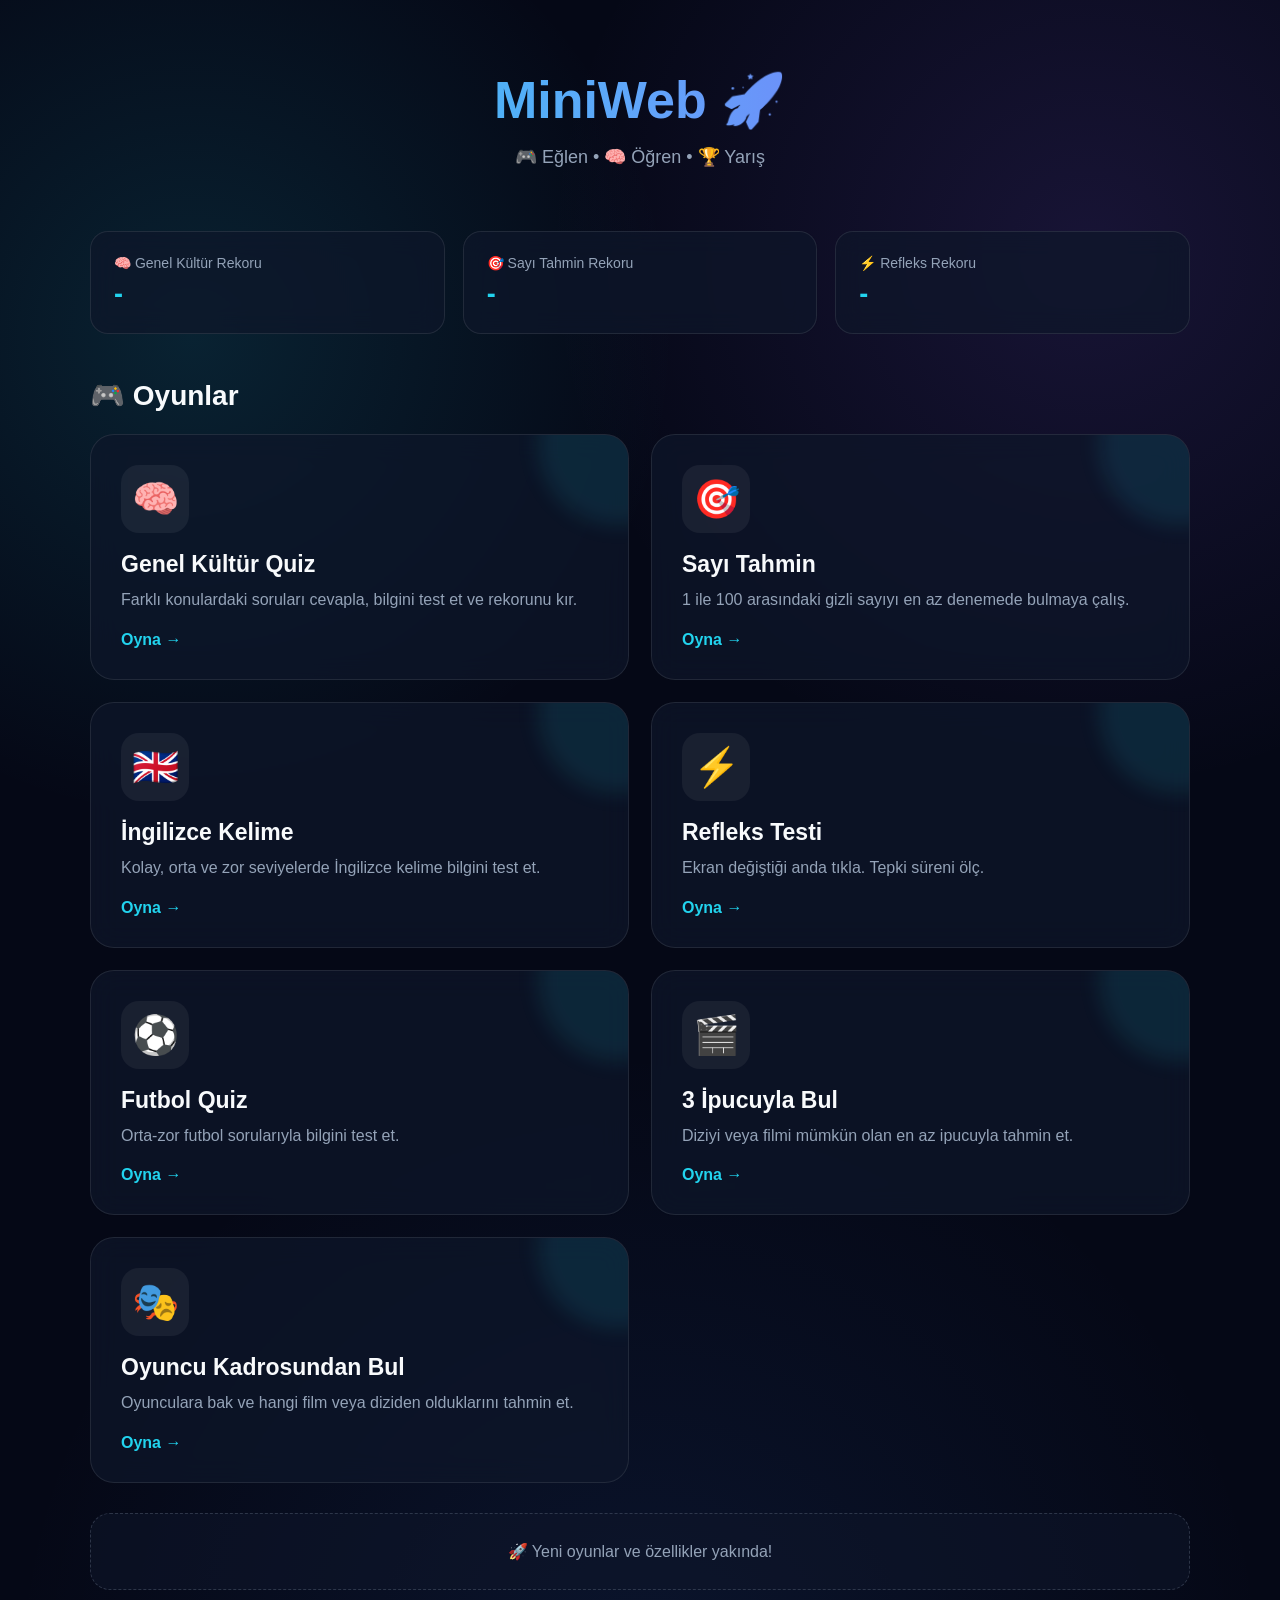
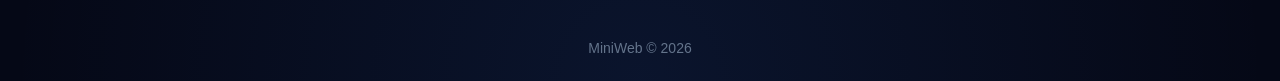
==== index.html @ bf7d25d9 "İlk sürüm" ====
<!DOCTYPE html>
<html lang="tr">

<head>

<meta charset="UTF-8">

<meta
    name="viewport"
    content="width=device-width, initial-scale=1.0">

<title>MiniWeb 🚀</title>

<link
    rel="stylesheet"
    href="style.css">

</head>


<body>


<div class="container">


<header>

    <h1>MiniWeb 🚀</h1>

    <p>
        🎮 Eğlen • 🧠 Öğren • 🏆 Yarış
    </p>

</header>


<div class="stats">


    <div class="stat">

        <div class="stat-title">
            🧠 Genel Kültür Rekoru
        </div>

        <div
            class="stat-value"
            id="quizRecord">

            -

        </div>

    </div>


    <div class="stat">

        <div class="stat-title">
            🎯 Sayı Tahmin Rekoru
        </div>

        <div
            class="stat-value"
            id="guessRecord">

            -

        </div>

    </div>


    <div class="stat">

        <div class="stat-title">
            ⚡ Refleks Rekoru
        </div>

        <div
            class="stat-value"
            id="reflexRecord">

            -

        </div>

    </div>


</div>


<h2 class="section-title">
    🎮 Oyunlar
</h2>


<div class="games">


    <div
        class="card"
        onclick="location.href='quiz.html'">

        <div class="icon">
            🧠
        </div>

        <h2>
            Genel Kültür Quiz
        </h2>

        <p>
            Farklı konulardaki soruları cevapla,
            bilgini test et ve rekorunu kır.
        </p>

        <span>
            Oyna →
        </span>

    </div>


    <div
        class="card"
        onclick="location.href='game.html'">

        <div class="icon">
            🎯
        </div>

        <h2>
            Sayı Tahmin
        </h2>

        <p>
            1 ile 100 arasındaki gizli sayıyı
            en az denemede bulmaya çalış.
        </p>

        <span>
            Oyna →
        </span>

    </div>


    <div
        class="card"
        onclick="location.href='english.html'">

        <div class="icon">
            🇬🇧
        </div>

        <h2>
            İngilizce Kelime
        </h2>

        <p>
            Kolay, orta ve zor seviyelerde
            İngilizce kelime bilgini test et.
        </p>

        <span>
            Oyna →
        </span>

    </div>


    <div
        class="card"
        onclick="location.href='reflex.html'">

        <div class="icon">
            ⚡
        </div>

        <h2>
            Refleks Testi
        </h2>

        <p>
            Ekran değiştiği anda tıkla.
            Tepki süreni ölç.
        </p>

        <span>
            Oyna →
        </span>

    </div>


    <div
        class="card"
        onclick="location.href='football.html'">

        <div class="icon">
            ⚽
        </div>

        <h2>
            Futbol Quiz
        </h2>

        <p>
            Orta-zor futbol sorularıyla
            bilgini test et.
        </p>

        <span>
            Oyna →
        </span>

    </div>


    <div
        class="card"
        onclick="location.href='clues.html'">

        <div class="icon">
            🎬
        </div>

        <h2>
            3 İpucuyla Bul
        </h2>

        <p>
            Diziyi veya filmi mümkün olan
            en az ipucuyla tahmin et.
        </p>

        <span>
            Oyna →
        </span>

    </div>


    <div
        class="card"
        onclick="location.href='cast.html'">

        <div class="icon">
            🎭
        </div>

        <h2>
            Oyuncu Kadrosundan Bul
        </h2>

        <p>
            Oyunculara bak ve hangi film veya
            diziden olduklarını tahmin et.
        </p>

        <span>
            Oyna →
        </span>

    </div>


</div>


<div class="coming">

    🚀 Yeni oyunlar ve özellikler yakında!

</div>


<footer>

    MiniWeb © 2026

</footer>


</div>


<script>

const quizRecord =
    localStorage.getItem("quizHighScore");

const guessRecord =
    localStorage.getItem("guessRecord");

const reflexRecord =
    localStorage.getItem("reflexRecord");


if (quizRecord !== null) {

    document.getElementById("quizRecord")
        .textContent =
        quizRecord + " / 10";

}


if (guessRecord !== null) {

    document.getElementById("guessRecord")
        .textContent =
        guessRecord + " deneme";

}


if (reflexRecord !== null) {

    document.getElementById("reflexRecord")
        .textContent =
        reflexRecord + " ms";

}

</script>


</body>

</html>
---- style.css ----
* {
    box-sizing: border-box;
}

:root {
    --bg: #050816;
    --card: rgba(15, 23, 42, 0.72);
    --card-hover: rgba(20, 35, 60, 0.9);
    --text: #f8fafc;
    --muted: #94a3b8;
    --cyan: #22d3ee;
    --blue: #3b82f6;
    --purple: #8b5cf6;
    --border: rgba(255,255,255,0.09);
}

body {
    margin: 0;
    min-height: 100vh;
    font-family: Arial, sans-serif;
    color: var(--text);

    background:
        radial-gradient(circle at 15% 20%, rgba(34,211,238,0.13), transparent 28%),
        radial-gradient(circle at 85% 15%, rgba(139,92,246,0.14), transparent 30%),
        radial-gradient(circle at 50% 100%, rgba(59,130,246,0.10), transparent 35%),
        var(--bg);
}


/* ANA CONTAINER */

.container {
    width: 92%;
    max-width: 1100px;
    margin: auto;
}


/* HEADER */

header {
    text-align: center;
    padding: 70px 0 45px;
}

header h1 {
    margin: 0;
    font-size: 52px;
    font-weight: 800;

    background: linear-gradient(
        90deg,
        var(--cyan),
        #60a5fa,
        var(--purple)
    );

    -webkit-background-clip: text;
    -webkit-text-fill-color: transparent;
}

header p {
    margin-top: 15px;
    color: var(--muted);
    font-size: 18px;
}


/* REKORLAR */

.stats {
    display: grid;
    grid-template-columns: repeat(3, 1fr);
    gap: 18px;
    margin-bottom: 45px;
}

.stat {
    padding: 23px;
    border-radius: 18px;

    background: var(--card);
    border: 1px solid var(--border);

    backdrop-filter: blur(12px);

    transition: 0.25s;
}

.stat:hover {
    transform: translateY(-4px);
    border-color: rgba(34,211,238,0.35);
}

.stat-title {
    color: var(--muted);
    font-size: 14px;
}

.stat-value {
    margin-top: 8px;
    font-size: 27px;
    font-weight: 800;
    color: var(--cyan);
}


/* BÖLÜM BAŞLIĞI */

.section-title {
    margin-bottom: 22px;
    font-size: 28px;
}


/* OYUN GRID */

.games {
    display: grid;
    grid-template-columns: repeat(2, 1fr);
    gap: 22px;
}


/* OYUN KARTI */

.card {
    position: relative;
    overflow: hidden;

    padding: 30px;
    min-height: 230px;

    border-radius: 24px;

    background: var(--card);
    border: 1px solid var(--border);

    backdrop-filter: blur(14px);

    cursor: pointer;

    transition:
        transform 0.25s ease,
        border-color 0.25s ease,
        background 0.25s ease,
        box-shadow 0.25s ease;
}


/* Kartın ışık efekti */

.card::before {
    content: "";
    position: absolute;

    width: 160px;
    height: 160px;

    right: -70px;
    top: -70px;

    border-radius: 50%;

    background: rgba(34,211,238,0.10);

    filter: blur(10px);

    transition: 0.3s;
}


/* Hover */

.card:hover {
    transform: translateY(-8px) scale(1.01);

    background: var(--card-hover);

    border-color: rgba(34,211,238,0.45);

    box-shadow:
        0 20px 50px rgba(0,0,0,0.35),
        0 0 25px rgba(34,211,238,0.08);
}

.card:hover::before {
    transform: scale(1.7);
}


/* İKON */

.icon {
    position: relative;
    z-index: 1;

    width: 68px;
    height: 68px;

    display: flex;
    align-items: center;
    justify-content: center;

    border-radius: 18px;

    background: rgba(255,255,255,0.06);

    font-size: 38px;

    margin-bottom: 18px;

    transition: 0.25s;
}

.card:hover .icon {
    transform: scale(1.08) rotate(-3deg);
}


/* KART YAZILARI */

.card h2 {
    position: relative;
    z-index: 1;

    margin: 0 0 10px;

    font-size: 23px;
}

.card p {
    position: relative;
    z-index: 1;

    margin: 0;

    color: var(--muted);

    line-height: 1.55;

    max-width: 500px;
}

.card span {
    position: relative;
    z-index: 1;

    display: inline-block;

    margin-top: 18px;

    color: var(--cyan);

    font-weight: bold;

    transition: 0.2s;
}

.card:hover span {
    transform: translateX(5px);
}


/* YAKINDA */

.coming {
    margin-top: 30px;
    padding: 28px;

    text-align: center;

    border-radius: 20px;

    background: rgba(15,23,42,0.55);

    border: 1px dashed rgba(148,163,184,0.25);

    color: var(--muted);
}


/* FOOTER */

footer {
    text-align: center;
    padding: 50px 0 25px;

    color: #64748b;

    font-size: 14px;
}


/* OYUN SAYFALARI */

.game-container {
    width: 92%;
    max-width: 720px;

    margin: 50px auto;

    padding: 34px;

    border-radius: 25px;

    background: var(--card);

    border: 1px solid var(--border);

    backdrop-filter: blur(14px);

    box-shadow:
        0 20px 60px rgba(0,0,0,0.30);
}

.game-container h1 {
    color: var(--cyan);
    text-align: center;
}


/* ÜST BİLGİ */

.top {
    display: flex;
    justify-content: space-between;

    margin-bottom: 15px;

    color: var(--muted);
}


/* PROGRESS */

.progress-bg {
    width: 100%;
    height: 9px;

    background: rgba(255,255,255,0.07);

    border-radius: 20px;

    overflow: hidden;

    margin-bottom: 28px;
}

.progress {
    height: 100%;
    width: 0;

    background: linear-gradient(
        90deg,
        var(--cyan),
        var(--blue),
        var(--purple)
    );

    transition: width 0.3s ease;
}


/* SORU */

#question {
    font-size: 23px;
    line-height: 1.45;
    margin-bottom: 23px;
}


/* BUTONLAR */

button {
    border: none;
    border-radius: 14px;

    padding: 15px;

    font-size: 16px;
    font-weight: bold;

    cursor: pointer;

    transition: 0.2s;
}

button:hover {
    transform: translateY(-2px);
}

.answer {
    width: 100%;

    margin-bottom: 11px;

    text-align: left;

    color: white;

    background: rgba(255,255,255,0.06);

    border: 1px solid rgba(255,255,255,0.07);
}

.answer:hover {
    background: rgba(34,211,238,0.10);
    border-color: rgba(34,211,238,0.3);
}

.correct {
    background: #15803d !important;
}

.wrong {
    background: #b91c1c !important;
}


/* INPUT */

input {
    width: 100%;

    padding: 16px;

    border-radius: 14px;

    border: 1px solid var(--border);

    background: rgba(255,255,255,0.06);

    color: white;

    font-size: 17px;

    outline: none;
}

input:focus {
    border-color: var(--cyan);

    box-shadow:
        0 0 0 3px rgba(34,211,238,0.08);
}


/* FEEDBACK */

#feedback {
    min-height: 28px;

    text-align: center;

    margin: 15px 0;

    font-weight: bold;
}


/* GENEL BUTONLAR */

.next-btn,
.restart,
.home,
.guess-btn {
    width: 100%;

    margin-top: 15px;

    color: #031018;

    background: linear-gradient(
        90deg,
        var(--cyan),
        #60a5fa
    );
}


/* SONUÇ */

.result {
    text-align: center;
}

.result h2 {
    color: var(--cyan);
    font-size: 34px;
}

.final-score,
.score {
    font-size: 52px;
    font-weight: 800;

    margin: 22px 0;
}

.record {
    color: #fbbf24;
}


/* İPUÇLARI */

.clue-box,
.cast-box {
    padding: 26px;

    margin-bottom: 20px;

    border-radius: 18px;

    background: rgba(255,255,255,0.045);

    border: 1px solid var(--border);
}

.clue-title,
.cast-title {
    text-align: center;

    color: var(--cyan);

    margin-bottom: 15px;
}

.clue {
    text-align: center;

    font-size: 21px;

    line-height: 1.5;
}

.actor {
    padding: 16px;

    margin-bottom: 10px;

    border-radius: 13px;

    text-align: center;

    background: rgba(255,255,255,0.06);
}


/* GİZLE */

.hidden {
    display: none;
}


/* MOBİL */

@media (max-width: 700px) {

    header {
        padding: 45px 0 30px;
    }

    header h1 {
        font-size: 38px;
    }

    .stats {
        grid-template-columns: 1fr;
    }

    .games {
        grid-template-columns: 1fr;
    }

    .game-container {
        margin: 20px auto;
        padding: 23px;
    }

    #question {
        font-size: 20px;
    }

}
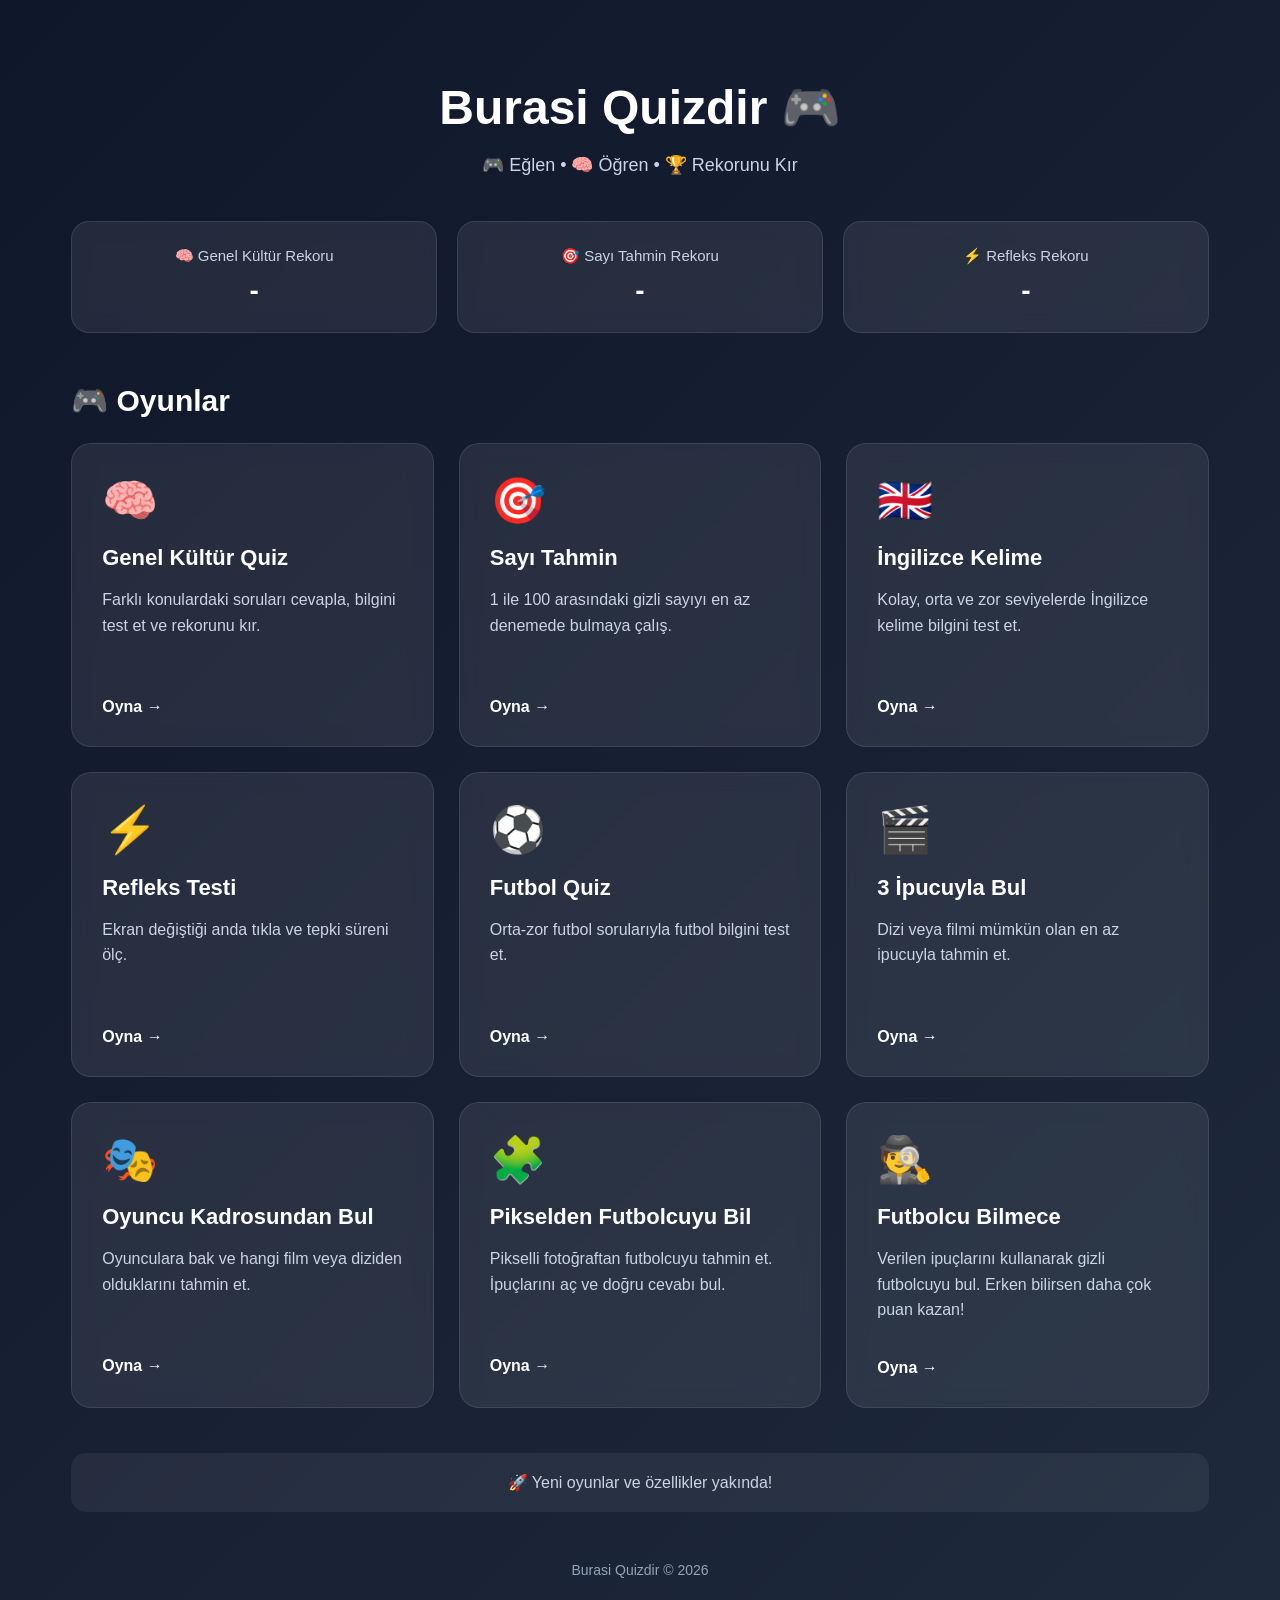
==== commit 67654953: "Yeni oyunlar eklendi" ====
--- a/index.html
+++ b/index.html
@@ -1,334 +1,150 @@
 <!DOCTYPE html>
 <html lang="tr">
-
 <head>
-
-<meta charset="UTF-8">
-
-<meta
-    name="viewport"
-    content="width=device-width, initial-scale=1.0">
-
-<title>MiniWeb 🚀</title>
-
-<link
-    rel="stylesheet"
-    href="style.css">
-
+    <meta charset="UTF-8">
+    <meta name="viewport" content="width=device-width, initial-scale=1.0">
+    <title>Burasi Quizdir 🎮</title>
+    <link rel="stylesheet" href="style.css">
 </head>
-
 
 <body>
 
-
 <div class="container">
 
+    <header>
+        <h1>Burasi Quizdir 🎮</h1>
+        <p>🎮 Eğlen • 🧠 Öğren • 🏆 Rekorunu Kır</p>
+    </header>
 
-<header>
+    <div class="stats">
 
-    <h1>MiniWeb 🚀</h1>
-
-    <p>
-        🎮 Eğlen • 🧠 Öğren • 🏆 Yarış
-    </p>
-
-</header>
-
-
-<div class="stats">
-
-
-    <div class="stat">
-
-        <div class="stat-title">
-            🧠 Genel Kültür Rekoru
+        <div class="stat">
+            <div class="stat-title">🧠 Genel Kültür Rekoru</div>
+            <div class="stat-value" id="quizRecord">-</div>
         </div>
 
-        <div
-            class="stat-value"
-            id="quizRecord">
+        <div class="stat">
+            <div class="stat-title">🎯 Sayı Tahmin Rekoru</div>
+            <div class="stat-value" id="guessRecord">-</div>
+        </div>
 
-            -
-
+        <div class="stat">
+            <div class="stat-title">⚡ Refleks Rekoru</div>
+            <div class="stat-value" id="reflexRecord">-</div>
         </div>
 
     </div>
 
+    <h2 class="section-title">🎮 Oyunlar</h2>
 
-    <div class="stat">
+    <div class="games">
 
-        <div class="stat-title">
-            🎯 Sayı Tahmin Rekoru
+        <!-- GENEL KÜLTÜR -->
+        <div class="card" onclick="location.href='quiz.html'">
+            <div class="icon">🧠</div>
+            <h2>Genel Kültür Quiz</h2>
+            <p>Farklı konulardaki soruları cevapla, bilgini test et ve rekorunu kır.</p>
+            <span>Oyna →</span>
         </div>
 
-        <div
-            class="stat-value"
-            id="guessRecord">
+        <!-- SAYI TAHMİN -->
+        <div class="card" onclick="location.href='game.html'">
+            <div class="icon">🎯</div>
+            <h2>Sayı Tahmin</h2>
+            <p>1 ile 100 arasındaki gizli sayıyı en az denemede bulmaya çalış.</p>
+            <span>Oyna →</span>
+        </div>
 
-            -
+        <!-- İNGİLİZCE -->
+        <div class="card" onclick="location.href='english.html'">
+            <div class="icon">🇬🇧</div>
+            <h2>İngilizce Kelime</h2>
+            <p>Kolay, orta ve zor seviyelerde İngilizce kelime bilgini test et.</p>
+            <span>Oyna →</span>
+        </div>
 
+        <!-- REFLEKS -->
+        <div class="card" onclick="location.href='reflex.html'">
+            <div class="icon">⚡</div>
+            <h2>Refleks Testi</h2>
+            <p>Ekran değiştiği anda tıkla ve tepki süreni ölç.</p>
+            <span>Oyna →</span>
+        </div>
+
+        <!-- FUTBOL QUIZ -->
+        <div class="card" onclick="location.href='football.html'">
+            <div class="icon">⚽</div>
+            <h2>Futbol Quiz</h2>
+            <p>Orta-zor futbol sorularıyla futbol bilgini test et.</p>
+            <span>Oyna →</span>
+        </div>
+
+        <!-- 3 İPUCU -->
+        <div class="card" onclick="location.href='clues.html'">
+            <div class="icon">🎬</div>
+            <h2>3 İpucuyla Bul</h2>
+            <p>Dizi veya filmi mümkün olan en az ipucuyla tahmin et.</p>
+            <span>Oyna →</span>
+        </div>
+
+        <!-- OYUNCU KADROSU -->
+        <div class="card" onclick="location.href='cast.html'">
+            <div class="icon">🎭</div>
+            <h2>Oyuncu Kadrosundan Bul</h2>
+            <p>Oyunculara bak ve hangi film veya diziden olduklarını tahmin et.</p>
+            <span>Oyna →</span>
+        </div>
+
+        <!-- PİKSELDEN FUTBOLCU -->
+        <div class="card" onclick="location.href='pixel-football.html'">
+            <div class="icon">🧩</div>
+            <h2>Pikselden Futbolcuyu Bil</h2>
+            <p>Pikselli fotoğraftan futbolcuyu tahmin et. İpuçlarını aç ve doğru cevabı bul.</p>
+            <span>Oyna →</span>
+        </div>
+
+        <!-- FUTBOLCU BİLMECE -->
+        <div class="card" onclick="location.href='football-riddle.html'">
+            <div class="icon">🕵️</div>
+            <h2>Futbolcu Bilmece</h2>
+            <p>Verilen ipuçlarını kullanarak gizli futbolcuyu bul. Erken bilirsen daha çok puan kazan!</p>
+            <span>Oyna →</span>
         </div>
 
     </div>
 
-
-    <div class="stat">
-
-        <div class="stat-title">
-            ⚡ Refleks Rekoru
-        </div>
-
-        <div
-            class="stat-value"
-            id="reflexRecord">
-
-            -
-
-        </div>
-
+    <div class="coming">
+        🚀 Yeni oyunlar ve özellikler yakında!
     </div>
 
+    <footer>
+        Burasi Quizdir © 2026
+    </footer>
 
 </div>
 
-
-<h2 class="section-title">
-    🎮 Oyunlar
-</h2>
-
-
-<div class="games">
-
-
-    <div
-        class="card"
-        onclick="location.href='quiz.html'">
-
-        <div class="icon">
-            🧠
-        </div>
-
-        <h2>
-            Genel Kültür Quiz
-        </h2>
-
-        <p>
-            Farklı konulardaki soruları cevapla,
-            bilgini test et ve rekorunu kır.
-        </p>
-
-        <span>
-            Oyna →
-        </span>
-
-    </div>
-
-
-    <div
-        class="card"
-        onclick="location.href='game.html'">
-
-        <div class="icon">
-            🎯
-        </div>
-
-        <h2>
-            Sayı Tahmin
-        </h2>
-
-        <p>
-            1 ile 100 arasındaki gizli sayıyı
-            en az denemede bulmaya çalış.
-        </p>
-
-        <span>
-            Oyna →
-        </span>
-
-    </div>
-
-
-    <div
-        class="card"
-        onclick="location.href='english.html'">
-
-        <div class="icon">
-            🇬🇧
-        </div>
-
-        <h2>
-            İngilizce Kelime
-        </h2>
-
-        <p>
-            Kolay, orta ve zor seviyelerde
-            İngilizce kelime bilgini test et.
-        </p>
-
-        <span>
-            Oyna →
-        </span>
-
-    </div>
-
-
-    <div
-        class="card"
-        onclick="location.href='reflex.html'">
-
-        <div class="icon">
-            ⚡
-        </div>
-
-        <h2>
-            Refleks Testi
-        </h2>
-
-        <p>
-            Ekran değiştiği anda tıkla.
-            Tepki süreni ölç.
-        </p>
-
-        <span>
-            Oyna →
-        </span>
-
-    </div>
-
-
-    <div
-        class="card"
-        onclick="location.href='football.html'">
-
-        <div class="icon">
-            ⚽
-        </div>
-
-        <h2>
-            Futbol Quiz
-        </h2>
-
-        <p>
-            Orta-zor futbol sorularıyla
-            bilgini test et.
-        </p>
-
-        <span>
-            Oyna →
-        </span>
-
-    </div>
-
-
-    <div
-        class="card"
-        onclick="location.href='clues.html'">
-
-        <div class="icon">
-            🎬
-        </div>
-
-        <h2>
-            3 İpucuyla Bul
-        </h2>
-
-        <p>
-            Diziyi veya filmi mümkün olan
-            en az ipucuyla tahmin et.
-        </p>
-
-        <span>
-            Oyna →
-        </span>
-
-    </div>
-
-
-    <div
-        class="card"
-        onclick="location.href='cast.html'">
-
-        <div class="icon">
-            🎭
-        </div>
-
-        <h2>
-            Oyuncu Kadrosundan Bul
-        </h2>
-
-        <p>
-            Oyunculara bak ve hangi film veya
-            diziden olduklarını tahmin et.
-        </p>
-
-        <span>
-            Oyna →
-        </span>
-
-    </div>
-
-
-</div>
-
-
-<div class="coming">
-
-    🚀 Yeni oyunlar ve özellikler yakında!
-
-</div>
-
-
-<footer>
-
-    MiniWeb © 2026
-
-</footer>
-
-
-</div>
-
-
 <script>
 
-const quizRecord =
-    localStorage.getItem("quizHighScore");
-
-const guessRecord =
-    localStorage.getItem("guessRecord");
-
-const reflexRecord =
-    localStorage.getItem("reflexRecord");
-
+const quizRecord = localStorage.getItem("quizHighScore");
+const guessRecord = localStorage.getItem("guessRecord");
+const reflexRecord = localStorage.getItem("reflexRecord");
 
 if (quizRecord !== null) {
-
-    document.getElementById("quizRecord")
-        .textContent =
+    document.getElementById("quizRecord").textContent =
         quizRecord + " / 10";
-
 }
 
-
 if (guessRecord !== null) {
-
-    document.getElementById("guessRecord")
-        .textContent =
+    document.getElementById("guessRecord").textContent =
         guessRecord + " deneme";
-
 }
 
-
 if (reflexRecord !== null) {
-
-    document.getElementById("reflexRecord")
-        .textContent =
+    document.getElementById("reflexRecord").textContent =
         reflexRecord + " ms";
-
 }
 
 </script>
 
-
 </body>
-
 </html>
--- a/style.css
+++ b/style.css
@@ -1,573 +1,141 @@
+```css
 * {
+    margin: 0;
+    padding: 0;
     box-sizing: border-box;
 }
 
-:root {
-    --bg: #050816;
-    --card: rgba(15, 23, 42, 0.72);
-    --card-hover: rgba(20, 35, 60, 0.9);
-    --text: #f8fafc;
-    --muted: #94a3b8;
-    --cyan: #22d3ee;
-    --blue: #3b82f6;
-    --purple: #8b5cf6;
-    --border: rgba(255,255,255,0.09);
+body {
+    font-family: Arial, sans-serif;
+    background: linear-gradient(135deg, #0f172a, #1e293b);
+    color: white;
+    min-height: 100vh;
 }
 
-body {
-    margin: 0;
-    min-height: 100vh;
-    font-family: Arial, sans-serif;
-    color: var(--text);
-
-    background:
-        radial-gradient(circle at 15% 20%, rgba(34,211,238,0.13), transparent 28%),
-        radial-gradient(circle at 85% 15%, rgba(139,92,246,0.14), transparent 30%),
-        radial-gradient(circle at 50% 100%, rgba(59,130,246,0.10), transparent 35%),
-        var(--bg);
+.container {
+    width: 90%;
+    max-width: 1200px;
+    margin: auto;
+    padding: 40px 0;
 }
-
-
-/* ANA CONTAINER */
-
-.container {
-    width: 92%;
-    max-width: 1100px;
-    margin: auto;
-}
-
-
-/* HEADER */
 
 header {
     text-align: center;
-    padding: 70px 0 45px;
+    margin-bottom: 45px;
 }
 
 header h1 {
-    margin: 0;
-    font-size: 52px;
-    font-weight: 800;
-
-    background: linear-gradient(
-        90deg,
-        var(--cyan),
-        #60a5fa,
-        var(--purple)
-    );
-
-    -webkit-background-clip: text;
-    -webkit-text-fill-color: transparent;
+    font-size: 48px;
+    margin-bottom: 10px;
 }
 
 header p {
-    margin-top: 15px;
-    color: var(--muted);
+    color: #cbd5e1;
     font-size: 18px;
 }
-
 
 /* REKORLAR */
 
 .stats {
     display: grid;
     grid-template-columns: repeat(3, 1fr);
-    gap: 18px;
-    margin-bottom: 45px;
+    gap: 20px;
+    margin-bottom: 50px;
 }
 
 .stat {
-    padding: 23px;
+    background: rgba(255, 255, 255, 0.08);
+    border: 1px solid rgba(255, 255, 255, 0.1);
     border-radius: 18px;
-
-    background: var(--card);
-    border: 1px solid var(--border);
-
-    backdrop-filter: blur(12px);
-
-    transition: 0.25s;
-}
-
-.stat:hover {
-    transform: translateY(-4px);
-    border-color: rgba(34,211,238,0.35);
+    padding: 25px;
+    text-align: center;
+    backdrop-filter: blur(10px);
 }
 
 .stat-title {
-    color: var(--muted);
-    font-size: 14px;
+    color: #cbd5e1;
+    font-size: 15px;
+    margin-bottom: 10px;
 }
 
 .stat-value {
-    margin-top: 8px;
-    font-size: 27px;
-    font-weight: 800;
-    color: var(--cyan);
+    font-size: 28px;
+    font-weight: bold;
 }
 
-
-/* BÖLÜM BAŞLIĞI */
+/* OYUNLAR */
 
 .section-title {
-    margin-bottom: 22px;
-    font-size: 28px;
+    font-size: 30px;
+    margin-bottom: 25px;
 }
-
-
-/* OYUN GRID */
 
 .games {
     display: grid;
-    grid-template-columns: repeat(2, 1fr);
-    gap: 22px;
+    grid-template-columns: repeat(3, 1fr);
+    gap: 25px;
 }
 
-
-/* OYUN KARTI */
-
 .card {
-    position: relative;
-    overflow: hidden;
-
+    background: rgba(255, 255, 255, 0.08);
+    border: 1px solid rgba(255, 255, 255, 0.1);
+    border-radius: 20px;
     padding: 30px;
-    min-height: 230px;
-
-    border-radius: 24px;
-
-    background: var(--card);
-    border: 1px solid var(--border);
-
-    backdrop-filter: blur(14px);
-
     cursor: pointer;
-
-    transition:
-        transform 0.25s ease,
-        border-color 0.25s ease,
-        background 0.25s ease,
-        box-shadow 0.25s ease;
+    transition: 0.25s;
+    backdrop-filter: blur(10px);
 }
 
-
-/* Kartın ışık efekti */
-
-.card::before {
-    content: "";
-    position: absolute;
-
-    width: 160px;
-    height: 160px;
-
-    right: -70px;
-    top: -70px;
-
-    border-radius: 50%;
-
-    background: rgba(34,211,238,0.10);
-
-    filter: blur(10px);
-
-    transition: 0.3s;
+.card:hover {
+    transform: translateY(-7px);
+    background: rgba(255, 255, 255, 0.13);
 }
 
-
-/* Hover */
-
-.card:hover {
-    transform: translateY(-8px) scale(1.01);
-
-    background: var(--card-hover);
-
-    border-color: rgba(34,211,238,0.45);
-
-    box-shadow:
-        0 20px 50px rgba(0,0,0,0.35),
-        0 0 25px rgba(34,211,238,0.08);
+.icon {
+    font-size: 45px;
+    margin-bottom: 18px;
 }
 
-.card:hover::before {
-    transform: scale(1.7);
-}
-
-
-/* İKON */
-
-.icon {
-    position: relative;
-    z-index: 1;
-
-    width: 68px;
-    height: 68px;
-
-    display: flex;
-    align-items: center;
-    justify-content: center;
-
-    border-radius: 18px;
-
-    background: rgba(255,255,255,0.06);
-
-    font-size: 38px;
-
-    margin-bottom: 18px;
-
-    transition: 0.25s;
-}
-
-.card:hover .icon {
-    transform: scale(1.08) rotate(-3deg);
-}
-
-
-/* KART YAZILARI */
-
 .card h2 {
-    position: relative;
-    z-index: 1;
-
-    margin: 0 0 10px;
-
-    font-size: 23px;
+    margin-bottom: 12px;
+    font-size: 22px;
 }
 
 .card p {
-    position: relative;
-    z-index: 1;
-
-    margin: 0;
-
-    color: var(--muted);
-
-    line-height: 1.55;
-
-    max-width: 500px;
+    color: #cbd5e1;
+    line-height: 1.6;
+    min-height: 75px;
 }
 
 .card span {
-    position: relative;
-    z-index: 1;
-
     display: inline-block;
-
-    margin-top: 18px;
-
-    color: var(--cyan);
-
+    margin-top: 20px;
     font-weight: bold;
-
-    transition: 0.2s;
 }
-
-.card:hover span {
-    transform: translateX(5px);
-}
-
 
 /* YAKINDA */
 
 .coming {
-    margin-top: 30px;
-    padding: 28px;
-
+    margin-top: 45px;
+    padding: 20px;
     text-align: center;
-
-    border-radius: 20px;
-
-    background: rgba(15,23,42,0.55);
-
-    border: 1px dashed rgba(148,163,184,0.25);
-
-    color: var(--muted);
+    border-radius: 15px;
+    background: rgba(255, 255, 255, 0.06);
+    color: #cbd5e1;
 }
-
 
 /* FOOTER */
 
 footer {
     text-align: center;
-    padding: 50px 0 25px;
-
-    color: #64748b;
-
+    margin-top: 50px;
+    color: #94a3b8;
     font-size: 14px;
 }
 
+/* TELEFON */
 
-/* OYUN SAYFALARI */
-
-.game-container {
-    width: 92%;
-    max-width: 720px;
-
-    margin: 50px auto;
-
-    padding: 34px;
-
-    border-radius: 25px;
-
-    background: var(--card);
-
-    border: 1px solid var(--border);
-
-    backdrop-filter: blur(14px);
-
-    box-shadow:
-        0 20px 60px rgba(0,0,0,0.30);
-}
-
-.game-container h1 {
-    color: var(--cyan);
-    text-align: center;
-}
-
-
-/* ÜST BİLGİ */
-
-.top {
-    display: flex;
-    justify-content: space-between;
-
-    margin-bottom: 15px;
-
-    color: var(--muted);
-}
-
-
-/* PROGRESS */
-
-.progress-bg {
-    width: 100%;
-    height: 9px;
-
-    background: rgba(255,255,255,0.07);
-
-    border-radius: 20px;
-
-    overflow: hidden;
-
-    margin-bottom: 28px;
-}
-
-.progress {
-    height: 100%;
-    width: 0;
-
-    background: linear-gradient(
-        90deg,
-        var(--cyan),
-        var(--blue),
-        var(--purple)
-    );
-
-    transition: width 0.3s ease;
-}
-
-
-/* SORU */
-
-#question {
-    font-size: 23px;
-    line-height: 1.45;
-    margin-bottom: 23px;
-}
-
-
-/* BUTONLAR */
-
-button {
-    border: none;
-    border-radius: 14px;
-
-    padding: 15px;
-
-    font-size: 16px;
-    font-weight: bold;
-
-    cursor: pointer;
-
-    transition: 0.2s;
-}
-
-button:hover {
-    transform: translateY(-2px);
-}
-
-.answer {
-    width: 100%;
-
-    margin-bottom: 11px;
-
-    text-align: left;
-
-    color: white;
-
-    background: rgba(255,255,255,0.06);
-
-    border: 1px solid rgba(255,255,255,0.07);
-}
-
-.answer:hover {
-    background: rgba(34,211,238,0.10);
-    border-color: rgba(34,211,238,0.3);
-}
-
-.correct {
-    background: #15803d !important;
-}
-
-.wrong {
-    background: #b91c1c !important;
-}
-
-
-/* INPUT */
-
-input {
-    width: 100%;
-
-    padding: 16px;
-
-    border-radius: 14px;
-
-    border: 1px solid var(--border);
-
-    background: rgba(255,255,255,0.06);
-
-    color: white;
-
-    font-size: 17px;
-
-    outline: none;
-}
-
-input:focus {
-    border-color: var(--cyan);
-
-    box-shadow:
-        0 0 0 3px rgba(34,211,238,0.08);
-}
-
-
-/* FEEDBACK */
-
-#feedback {
-    min-height: 28px;
-
-    text-align: center;
-
-    margin: 15px 0;
-
-    font-weight: bold;
-}
-
-
-/* GENEL BUTONLAR */
-
-.next-btn,
-.restart,
-.home,
-.guess-btn {
-    width: 100%;
-
-    margin-top: 15px;
-
-    color: #031018;
-
-    background: linear-gradient(
-        90deg,
-        var(--cyan),
-        #60a5fa
-    );
-}
-
-
-/* SONUÇ */
-
-.result {
-    text-align: center;
-}
-
-.result h2 {
-    color: var(--cyan);
-    font-size: 34px;
-}
-
-.final-score,
-.score {
-    font-size: 52px;
-    font-weight: 800;
-
-    margin: 22px 0;
-}
-
-.record {
-    color: #fbbf24;
-}
-
-
-/* İPUÇLARI */
-
-.clue-box,
-.cast-box {
-    padding: 26px;
-
-    margin-bottom: 20px;
-
-    border-radius: 18px;
-
-    background: rgba(255,255,255,0.045);
-
-    border: 1px solid var(--border);
-}
-
-.clue-title,
-.cast-title {
-    text-align: center;
-
-    color: var(--cyan);
-
-    margin-bottom: 15px;
-}
-
-.clue {
-    text-align: center;
-
-    font-size: 21px;
-
-    line-height: 1.5;
-}
-
-.actor {
-    padding: 16px;
-
-    margin-bottom: 10px;
-
-    border-radius: 13px;
-
-    text-align: center;
-
-    background: rgba(255,255,255,0.06);
-}
-
-
-/* GİZLE */
-
-.hidden {
-    display: none;
-}
-
-
-/* MOBİL */
-
-@media (max-width: 700px) {
-
-    header {
-        padding: 45px 0 30px;
-    }
-
-    header h1 {
-        font-size: 38px;
-    }
+@media (max-width: 800px) {
 
     .stats {
         grid-template-columns: 1fr;
@@ -577,13 +145,12 @@
         grid-template-columns: 1fr;
     }
 
-    .game-container {
-        margin: 20px auto;
-        padding: 23px;
+    header h1 {
+        font-size: 36px;
     }
 
-    #question {
-        font-size: 20px;
+    .container {
+        width: 92%;
     }
-
-}+}
+```
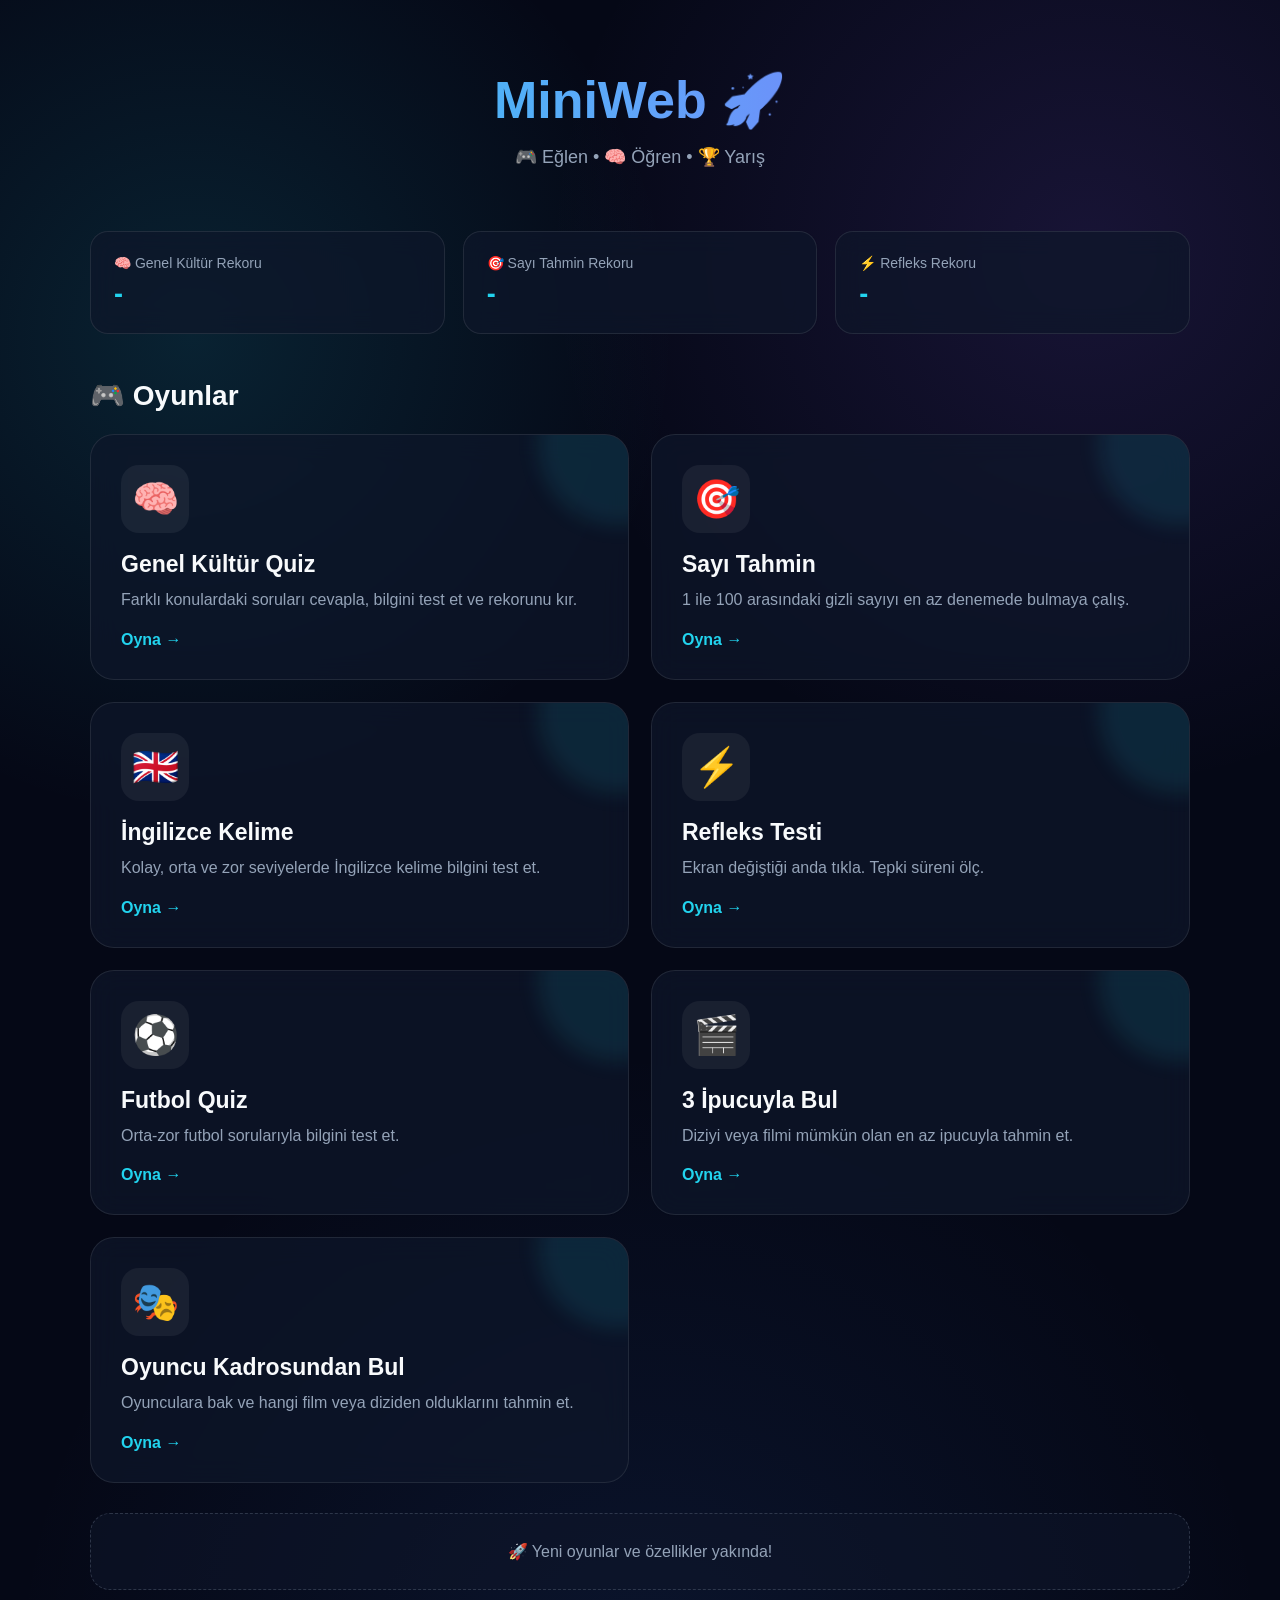
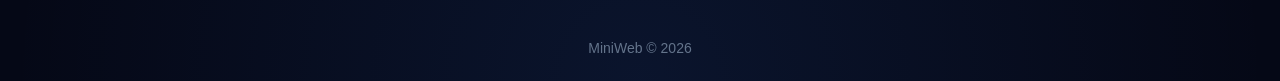
==== commit acef3575: "Calisan eski surume donus" ====
--- a/index.html
+++ b/index.html
@@ -1,150 +1,334 @@
 <!DOCTYPE html>
 <html lang="tr">
+
 <head>
-    <meta charset="UTF-8">
-    <meta name="viewport" content="width=device-width, initial-scale=1.0">
-    <title>Burasi Quizdir 🎮</title>
-    <link rel="stylesheet" href="style.css">
+
+<meta charset="UTF-8">
+
+<meta
+    name="viewport"
+    content="width=device-width, initial-scale=1.0">
+
+<title>MiniWeb 🚀</title>
+
+<link
+    rel="stylesheet"
+    href="style.css">
+
 </head>
 
+
 <body>
 
+
 <div class="container">
 
-    <header>
-        <h1>Burasi Quizdir 🎮</h1>
-        <p>🎮 Eğlen • 🧠 Öğren • 🏆 Rekorunu Kır</p>
-    </header>
-
-    <div class="stats">
-
-        <div class="stat">
-            <div class="stat-title">🧠 Genel Kültür Rekoru</div>
-            <div class="stat-value" id="quizRecord">-</div>
-        </div>
-
-        <div class="stat">
-            <div class="stat-title">🎯 Sayı Tahmin Rekoru</div>
-            <div class="stat-value" id="guessRecord">-</div>
-        </div>
-
-        <div class="stat">
-            <div class="stat-title">⚡ Refleks Rekoru</div>
-            <div class="stat-value" id="reflexRecord">-</div>
-        </div>
-
-    </div>
-
-    <h2 class="section-title">🎮 Oyunlar</h2>
-
-    <div class="games">
-
-        <!-- GENEL KÜLTÜR -->
-        <div class="card" onclick="location.href='quiz.html'">
-            <div class="icon">🧠</div>
-            <h2>Genel Kültür Quiz</h2>
-            <p>Farklı konulardaki soruları cevapla, bilgini test et ve rekorunu kır.</p>
-            <span>Oyna →</span>
-        </div>
-
-        <!-- SAYI TAHMİN -->
-        <div class="card" onclick="location.href='game.html'">
-            <div class="icon">🎯</div>
-            <h2>Sayı Tahmin</h2>
-            <p>1 ile 100 arasındaki gizli sayıyı en az denemede bulmaya çalış.</p>
-            <span>Oyna →</span>
-        </div>
-
-        <!-- İNGİLİZCE -->
-        <div class="card" onclick="location.href='english.html'">
-            <div class="icon">🇬🇧</div>
-            <h2>İngilizce Kelime</h2>
-            <p>Kolay, orta ve zor seviyelerde İngilizce kelime bilgini test et.</p>
-            <span>Oyna →</span>
-        </div>
-
-        <!-- REFLEKS -->
-        <div class="card" onclick="location.href='reflex.html'">
-            <div class="icon">⚡</div>
-            <h2>Refleks Testi</h2>
-            <p>Ekran değiştiği anda tıkla ve tepki süreni ölç.</p>
-            <span>Oyna →</span>
-        </div>
-
-        <!-- FUTBOL QUIZ -->
-        <div class="card" onclick="location.href='football.html'">
-            <div class="icon">⚽</div>
-            <h2>Futbol Quiz</h2>
-            <p>Orta-zor futbol sorularıyla futbol bilgini test et.</p>
-            <span>Oyna →</span>
-        </div>
-
-        <!-- 3 İPUCU -->
-        <div class="card" onclick="location.href='clues.html'">
-            <div class="icon">🎬</div>
-            <h2>3 İpucuyla Bul</h2>
-            <p>Dizi veya filmi mümkün olan en az ipucuyla tahmin et.</p>
-            <span>Oyna →</span>
-        </div>
-
-        <!-- OYUNCU KADROSU -->
-        <div class="card" onclick="location.href='cast.html'">
-            <div class="icon">🎭</div>
-            <h2>Oyuncu Kadrosundan Bul</h2>
-            <p>Oyunculara bak ve hangi film veya diziden olduklarını tahmin et.</p>
-            <span>Oyna →</span>
-        </div>
-
-        <!-- PİKSELDEN FUTBOLCU -->
-        <div class="card" onclick="location.href='pixel-football.html'">
-            <div class="icon">🧩</div>
-            <h2>Pikselden Futbolcuyu Bil</h2>
-            <p>Pikselli fotoğraftan futbolcuyu tahmin et. İpuçlarını aç ve doğru cevabı bul.</p>
-            <span>Oyna →</span>
-        </div>
-
-        <!-- FUTBOLCU BİLMECE -->
-        <div class="card" onclick="location.href='football-riddle.html'">
-            <div class="icon">🕵️</div>
-            <h2>Futbolcu Bilmece</h2>
-            <p>Verilen ipuçlarını kullanarak gizli futbolcuyu bul. Erken bilirsen daha çok puan kazan!</p>
-            <span>Oyna →</span>
-        </div>
-
-    </div>
-
-    <div class="coming">
-        🚀 Yeni oyunlar ve özellikler yakında!
-    </div>
-
-    <footer>
-        Burasi Quizdir © 2026
-    </footer>
+
+<header>
+
+    <h1>MiniWeb 🚀</h1>
+
+    <p>
+        🎮 Eğlen • 🧠 Öğren • 🏆 Yarış
+    </p>
+
+</header>
+
+
+<div class="stats">
+
+
+    <div class="stat">
+
+        <div class="stat-title">
+            🧠 Genel Kültür Rekoru
+        </div>
+
+        <div
+            class="stat-value"
+            id="quizRecord">
+
+            -
+
+        </div>
+
+    </div>
+
+
+    <div class="stat">
+
+        <div class="stat-title">
+            🎯 Sayı Tahmin Rekoru
+        </div>
+
+        <div
+            class="stat-value"
+            id="guessRecord">
+
+            -
+
+        </div>
+
+    </div>
+
+
+    <div class="stat">
+
+        <div class="stat-title">
+            ⚡ Refleks Rekoru
+        </div>
+
+        <div
+            class="stat-value"
+            id="reflexRecord">
+
+            -
+
+        </div>
+
+    </div>
+
 
 </div>
 
+
+<h2 class="section-title">
+    🎮 Oyunlar
+</h2>
+
+
+<div class="games">
+
+
+    <div
+        class="card"
+        onclick="location.href='quiz.html'">
+
+        <div class="icon">
+            🧠
+        </div>
+
+        <h2>
+            Genel Kültür Quiz
+        </h2>
+
+        <p>
+            Farklı konulardaki soruları cevapla,
+            bilgini test et ve rekorunu kır.
+        </p>
+
+        <span>
+            Oyna →
+        </span>
+
+    </div>
+
+
+    <div
+        class="card"
+        onclick="location.href='game.html'">
+
+        <div class="icon">
+            🎯
+        </div>
+
+        <h2>
+            Sayı Tahmin
+        </h2>
+
+        <p>
+            1 ile 100 arasındaki gizli sayıyı
+            en az denemede bulmaya çalış.
+        </p>
+
+        <span>
+            Oyna →
+        </span>
+
+    </div>
+
+
+    <div
+        class="card"
+        onclick="location.href='english.html'">
+
+        <div class="icon">
+            🇬🇧
+        </div>
+
+        <h2>
+            İngilizce Kelime
+        </h2>
+
+        <p>
+            Kolay, orta ve zor seviyelerde
+            İngilizce kelime bilgini test et.
+        </p>
+
+        <span>
+            Oyna →
+        </span>
+
+    </div>
+
+
+    <div
+        class="card"
+        onclick="location.href='reflex.html'">
+
+        <div class="icon">
+            ⚡
+        </div>
+
+        <h2>
+            Refleks Testi
+        </h2>
+
+        <p>
+            Ekran değiştiği anda tıkla.
+            Tepki süreni ölç.
+        </p>
+
+        <span>
+            Oyna →
+        </span>
+
+    </div>
+
+
+    <div
+        class="card"
+        onclick="location.href='football.html'">
+
+        <div class="icon">
+            ⚽
+        </div>
+
+        <h2>
+            Futbol Quiz
+        </h2>
+
+        <p>
+            Orta-zor futbol sorularıyla
+            bilgini test et.
+        </p>
+
+        <span>
+            Oyna →
+        </span>
+
+    </div>
+
+
+    <div
+        class="card"
+        onclick="location.href='clues.html'">
+
+        <div class="icon">
+            🎬
+        </div>
+
+        <h2>
+            3 İpucuyla Bul
+        </h2>
+
+        <p>
+            Diziyi veya filmi mümkün olan
+            en az ipucuyla tahmin et.
+        </p>
+
+        <span>
+            Oyna →
+        </span>
+
+    </div>
+
+
+    <div
+        class="card"
+        onclick="location.href='cast.html'">
+
+        <div class="icon">
+            🎭
+        </div>
+
+        <h2>
+            Oyuncu Kadrosundan Bul
+        </h2>
+
+        <p>
+            Oyunculara bak ve hangi film veya
+            diziden olduklarını tahmin et.
+        </p>
+
+        <span>
+            Oyna →
+        </span>
+
+    </div>
+
+
+</div>
+
+
+<div class="coming">
+
+    🚀 Yeni oyunlar ve özellikler yakında!
+
+</div>
+
+
+<footer>
+
+    MiniWeb © 2026
+
+</footer>
+
+
+</div>
+
+
 <script>
 
-const quizRecord = localStorage.getItem("quizHighScore");
-const guessRecord = localStorage.getItem("guessRecord");
-const reflexRecord = localStorage.getItem("reflexRecord");
+const quizRecord =
+    localStorage.getItem("quizHighScore");
+
+const guessRecord =
+    localStorage.getItem("guessRecord");
+
+const reflexRecord =
+    localStorage.getItem("reflexRecord");
+
 
 if (quizRecord !== null) {
-    document.getElementById("quizRecord").textContent =
+
+    document.getElementById("quizRecord")
+        .textContent =
         quizRecord + " / 10";
+
 }
 
+
 if (guessRecord !== null) {
-    document.getElementById("guessRecord").textContent =
+
+    document.getElementById("guessRecord")
+        .textContent =
         guessRecord + " deneme";
+
 }
 
+
 if (reflexRecord !== null) {
-    document.getElementById("reflexRecord").textContent =
+
+    document.getElementById("reflexRecord")
+        .textContent =
         reflexRecord + " ms";
+
 }
 
 </script>
 
+
 </body>
+
 </html>
--- a/style.css
+++ b/style.css
@@ -1,141 +1,573 @@
-```css
 * {
+    box-sizing: border-box;
+}
+
+:root {
+    --bg: #050816;
+    --card: rgba(15, 23, 42, 0.72);
+    --card-hover: rgba(20, 35, 60, 0.9);
+    --text: #f8fafc;
+    --muted: #94a3b8;
+    --cyan: #22d3ee;
+    --blue: #3b82f6;
+    --purple: #8b5cf6;
+    --border: rgba(255,255,255,0.09);
+}
+
+body {
     margin: 0;
-    padding: 0;
-    box-sizing: border-box;
-}
-
-body {
+    min-height: 100vh;
     font-family: Arial, sans-serif;
-    background: linear-gradient(135deg, #0f172a, #1e293b);
-    color: white;
-    min-height: 100vh;
-}
+    color: var(--text);
+
+    background:
+        radial-gradient(circle at 15% 20%, rgba(34,211,238,0.13), transparent 28%),
+        radial-gradient(circle at 85% 15%, rgba(139,92,246,0.14), transparent 30%),
+        radial-gradient(circle at 50% 100%, rgba(59,130,246,0.10), transparent 35%),
+        var(--bg);
+}
+
+
+/* ANA CONTAINER */
 
 .container {
-    width: 90%;
-    max-width: 1200px;
+    width: 92%;
+    max-width: 1100px;
     margin: auto;
-    padding: 40px 0;
-}
+}
+
+
+/* HEADER */
 
 header {
     text-align: center;
-    margin-bottom: 45px;
+    padding: 70px 0 45px;
 }
 
 header h1 {
-    font-size: 48px;
-    margin-bottom: 10px;
+    margin: 0;
+    font-size: 52px;
+    font-weight: 800;
+
+    background: linear-gradient(
+        90deg,
+        var(--cyan),
+        #60a5fa,
+        var(--purple)
+    );
+
+    -webkit-background-clip: text;
+    -webkit-text-fill-color: transparent;
 }
 
 header p {
-    color: #cbd5e1;
+    margin-top: 15px;
+    color: var(--muted);
     font-size: 18px;
 }
+
 
 /* REKORLAR */
 
 .stats {
     display: grid;
     grid-template-columns: repeat(3, 1fr);
-    gap: 20px;
-    margin-bottom: 50px;
+    gap: 18px;
+    margin-bottom: 45px;
 }
 
 .stat {
-    background: rgba(255, 255, 255, 0.08);
-    border: 1px solid rgba(255, 255, 255, 0.1);
+    padding: 23px;
     border-radius: 18px;
-    padding: 25px;
-    text-align: center;
-    backdrop-filter: blur(10px);
+
+    background: var(--card);
+    border: 1px solid var(--border);
+
+    backdrop-filter: blur(12px);
+
+    transition: 0.25s;
+}
+
+.stat:hover {
+    transform: translateY(-4px);
+    border-color: rgba(34,211,238,0.35);
 }
 
 .stat-title {
-    color: #cbd5e1;
-    font-size: 15px;
-    margin-bottom: 10px;
+    color: var(--muted);
+    font-size: 14px;
 }
 
 .stat-value {
+    margin-top: 8px;
+    font-size: 27px;
+    font-weight: 800;
+    color: var(--cyan);
+}
+
+
+/* BÖLÜM BAŞLIĞI */
+
+.section-title {
+    margin-bottom: 22px;
     font-size: 28px;
-    font-weight: bold;
-}
-
-/* OYUNLAR */
-
-.section-title {
-    font-size: 30px;
-    margin-bottom: 25px;
-}
+}
+
+
+/* OYUN GRID */
 
 .games {
     display: grid;
-    grid-template-columns: repeat(3, 1fr);
-    gap: 25px;
-}
+    grid-template-columns: repeat(2, 1fr);
+    gap: 22px;
+}
+
+
+/* OYUN KARTI */
 
 .card {
-    background: rgba(255, 255, 255, 0.08);
-    border: 1px solid rgba(255, 255, 255, 0.1);
+    position: relative;
+    overflow: hidden;
+
+    padding: 30px;
+    min-height: 230px;
+
+    border-radius: 24px;
+
+    background: var(--card);
+    border: 1px solid var(--border);
+
+    backdrop-filter: blur(14px);
+
+    cursor: pointer;
+
+    transition:
+        transform 0.25s ease,
+        border-color 0.25s ease,
+        background 0.25s ease,
+        box-shadow 0.25s ease;
+}
+
+
+/* Kartın ışık efekti */
+
+.card::before {
+    content: "";
+    position: absolute;
+
+    width: 160px;
+    height: 160px;
+
+    right: -70px;
+    top: -70px;
+
+    border-radius: 50%;
+
+    background: rgba(34,211,238,0.10);
+
+    filter: blur(10px);
+
+    transition: 0.3s;
+}
+
+
+/* Hover */
+
+.card:hover {
+    transform: translateY(-8px) scale(1.01);
+
+    background: var(--card-hover);
+
+    border-color: rgba(34,211,238,0.45);
+
+    box-shadow:
+        0 20px 50px rgba(0,0,0,0.35),
+        0 0 25px rgba(34,211,238,0.08);
+}
+
+.card:hover::before {
+    transform: scale(1.7);
+}
+
+
+/* İKON */
+
+.icon {
+    position: relative;
+    z-index: 1;
+
+    width: 68px;
+    height: 68px;
+
+    display: flex;
+    align-items: center;
+    justify-content: center;
+
+    border-radius: 18px;
+
+    background: rgba(255,255,255,0.06);
+
+    font-size: 38px;
+
+    margin-bottom: 18px;
+
+    transition: 0.25s;
+}
+
+.card:hover .icon {
+    transform: scale(1.08) rotate(-3deg);
+}
+
+
+/* KART YAZILARI */
+
+.card h2 {
+    position: relative;
+    z-index: 1;
+
+    margin: 0 0 10px;
+
+    font-size: 23px;
+}
+
+.card p {
+    position: relative;
+    z-index: 1;
+
+    margin: 0;
+
+    color: var(--muted);
+
+    line-height: 1.55;
+
+    max-width: 500px;
+}
+
+.card span {
+    position: relative;
+    z-index: 1;
+
+    display: inline-block;
+
+    margin-top: 18px;
+
+    color: var(--cyan);
+
+    font-weight: bold;
+
+    transition: 0.2s;
+}
+
+.card:hover span {
+    transform: translateX(5px);
+}
+
+
+/* YAKINDA */
+
+.coming {
+    margin-top: 30px;
+    padding: 28px;
+
+    text-align: center;
+
     border-radius: 20px;
-    padding: 30px;
+
+    background: rgba(15,23,42,0.55);
+
+    border: 1px dashed rgba(148,163,184,0.25);
+
+    color: var(--muted);
+}
+
+
+/* FOOTER */
+
+footer {
+    text-align: center;
+    padding: 50px 0 25px;
+
+    color: #64748b;
+
+    font-size: 14px;
+}
+
+
+/* OYUN SAYFALARI */
+
+.game-container {
+    width: 92%;
+    max-width: 720px;
+
+    margin: 50px auto;
+
+    padding: 34px;
+
+    border-radius: 25px;
+
+    background: var(--card);
+
+    border: 1px solid var(--border);
+
+    backdrop-filter: blur(14px);
+
+    box-shadow:
+        0 20px 60px rgba(0,0,0,0.30);
+}
+
+.game-container h1 {
+    color: var(--cyan);
+    text-align: center;
+}
+
+
+/* ÜST BİLGİ */
+
+.top {
+    display: flex;
+    justify-content: space-between;
+
+    margin-bottom: 15px;
+
+    color: var(--muted);
+}
+
+
+/* PROGRESS */
+
+.progress-bg {
+    width: 100%;
+    height: 9px;
+
+    background: rgba(255,255,255,0.07);
+
+    border-radius: 20px;
+
+    overflow: hidden;
+
+    margin-bottom: 28px;
+}
+
+.progress {
+    height: 100%;
+    width: 0;
+
+    background: linear-gradient(
+        90deg,
+        var(--cyan),
+        var(--blue),
+        var(--purple)
+    );
+
+    transition: width 0.3s ease;
+}
+
+
+/* SORU */
+
+#question {
+    font-size: 23px;
+    line-height: 1.45;
+    margin-bottom: 23px;
+}
+
+
+/* BUTONLAR */
+
+button {
+    border: none;
+    border-radius: 14px;
+
+    padding: 15px;
+
+    font-size: 16px;
+    font-weight: bold;
+
     cursor: pointer;
-    transition: 0.25s;
-    backdrop-filter: blur(10px);
-}
-
-.card:hover {
-    transform: translateY(-7px);
-    background: rgba(255, 255, 255, 0.13);
-}
-
-.icon {
-    font-size: 45px;
-    margin-bottom: 18px;
-}
-
-.card h2 {
-    margin-bottom: 12px;
-    font-size: 22px;
-}
-
-.card p {
-    color: #cbd5e1;
-    line-height: 1.6;
-    min-height: 75px;
-}
-
-.card span {
-    display: inline-block;
-    margin-top: 20px;
+
+    transition: 0.2s;
+}
+
+button:hover {
+    transform: translateY(-2px);
+}
+
+.answer {
+    width: 100%;
+
+    margin-bottom: 11px;
+
+    text-align: left;
+
+    color: white;
+
+    background: rgba(255,255,255,0.06);
+
+    border: 1px solid rgba(255,255,255,0.07);
+}
+
+.answer:hover {
+    background: rgba(34,211,238,0.10);
+    border-color: rgba(34,211,238,0.3);
+}
+
+.correct {
+    background: #15803d !important;
+}
+
+.wrong {
+    background: #b91c1c !important;
+}
+
+
+/* INPUT */
+
+input {
+    width: 100%;
+
+    padding: 16px;
+
+    border-radius: 14px;
+
+    border: 1px solid var(--border);
+
+    background: rgba(255,255,255,0.06);
+
+    color: white;
+
+    font-size: 17px;
+
+    outline: none;
+}
+
+input:focus {
+    border-color: var(--cyan);
+
+    box-shadow:
+        0 0 0 3px rgba(34,211,238,0.08);
+}
+
+
+/* FEEDBACK */
+
+#feedback {
+    min-height: 28px;
+
+    text-align: center;
+
+    margin: 15px 0;
+
     font-weight: bold;
 }
 
-/* YAKINDA */
-
-.coming {
-    margin-top: 45px;
-    padding: 20px;
-    text-align: center;
-    border-radius: 15px;
-    background: rgba(255, 255, 255, 0.06);
-    color: #cbd5e1;
-}
-
-/* FOOTER */
-
-footer {
-    text-align: center;
-    margin-top: 50px;
-    color: #94a3b8;
-    font-size: 14px;
-}
-
-/* TELEFON */
-
-@media (max-width: 800px) {
+
+/* GENEL BUTONLAR */
+
+.next-btn,
+.restart,
+.home,
+.guess-btn {
+    width: 100%;
+
+    margin-top: 15px;
+
+    color: #031018;
+
+    background: linear-gradient(
+        90deg,
+        var(--cyan),
+        #60a5fa
+    );
+}
+
+
+/* SONUÇ */
+
+.result {
+    text-align: center;
+}
+
+.result h2 {
+    color: var(--cyan);
+    font-size: 34px;
+}
+
+.final-score,
+.score {
+    font-size: 52px;
+    font-weight: 800;
+
+    margin: 22px 0;
+}
+
+.record {
+    color: #fbbf24;
+}
+
+
+/* İPUÇLARI */
+
+.clue-box,
+.cast-box {
+    padding: 26px;
+
+    margin-bottom: 20px;
+
+    border-radius: 18px;
+
+    background: rgba(255,255,255,0.045);
+
+    border: 1px solid var(--border);
+}
+
+.clue-title,
+.cast-title {
+    text-align: center;
+
+    color: var(--cyan);
+
+    margin-bottom: 15px;
+}
+
+.clue {
+    text-align: center;
+
+    font-size: 21px;
+
+    line-height: 1.5;
+}
+
+.actor {
+    padding: 16px;
+
+    margin-bottom: 10px;
+
+    border-radius: 13px;
+
+    text-align: center;
+
+    background: rgba(255,255,255,0.06);
+}
+
+
+/* GİZLE */
+
+.hidden {
+    display: none;
+}
+
+
+/* MOBİL */
+
+@media (max-width: 700px) {
+
+    header {
+        padding: 45px 0 30px;
+    }
+
+    header h1 {
+        font-size: 38px;
+    }
 
     .stats {
         grid-template-columns: 1fr;
@@ -145,12 +577,13 @@
         grid-template-columns: 1fr;
     }
 
-    header h1 {
-        font-size: 36px;
+    .game-container {
+        margin: 20px auto;
+        padding: 23px;
     }
 
-    .container {
-        width: 92%;
+    #question {
+        font-size: 20px;
     }
-}
-```
+
+}
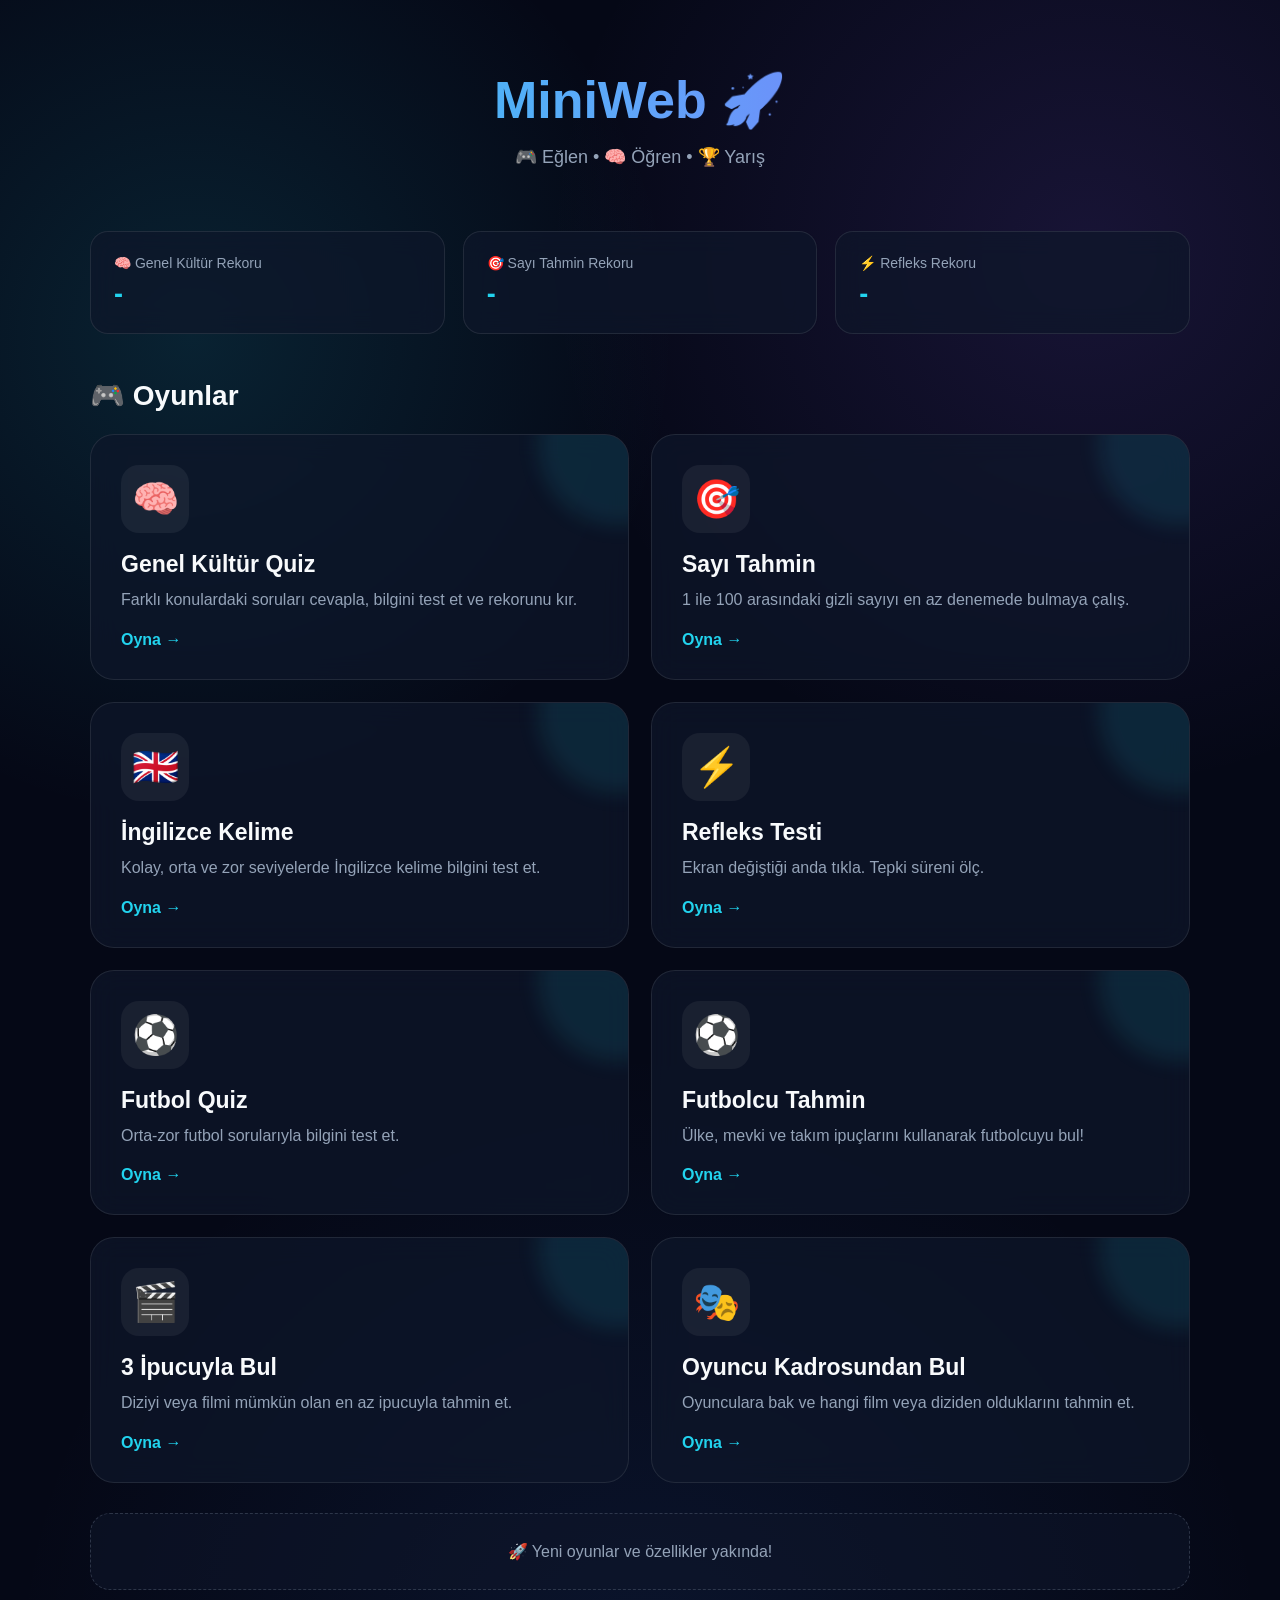
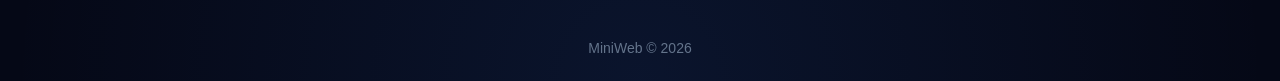
==== commit 4726dae6: "Add football player guessing game section Added a new football player guessing game section with a c" ====
--- a/index.html
+++ b/index.html
@@ -220,6 +220,32 @@
     </div>
 
 
+    <!-- YENİ FUTBOLCU TAHMİN OYUNU -->
+
+    <div
+        class="card"
+        onclick="location.href='futbolcu-tahmin.html'">
+
+        <div class="icon">
+            ⚽
+        </div>
+
+        <h2>
+            Futbolcu Tahmin
+        </h2>
+
+        <p>
+            Ülke, mevki ve takım ipuçlarını
+            kullanarak futbolcuyu bul!
+        </p>
+
+        <span>
+            Oyna →
+        </span>
+
+    </div>
+
+
     <div
         class="card"
         onclick="location.href='clues.html'">
@@ -280,7 +306,7 @@
 
 <footer>
 
-    MiniWeb © 2026
+    MiniWeb ©️ 2026
 
 </footer>
 
@@ -331,4 +357,4 @@
 
 </body>
 
-</html>+</html>
